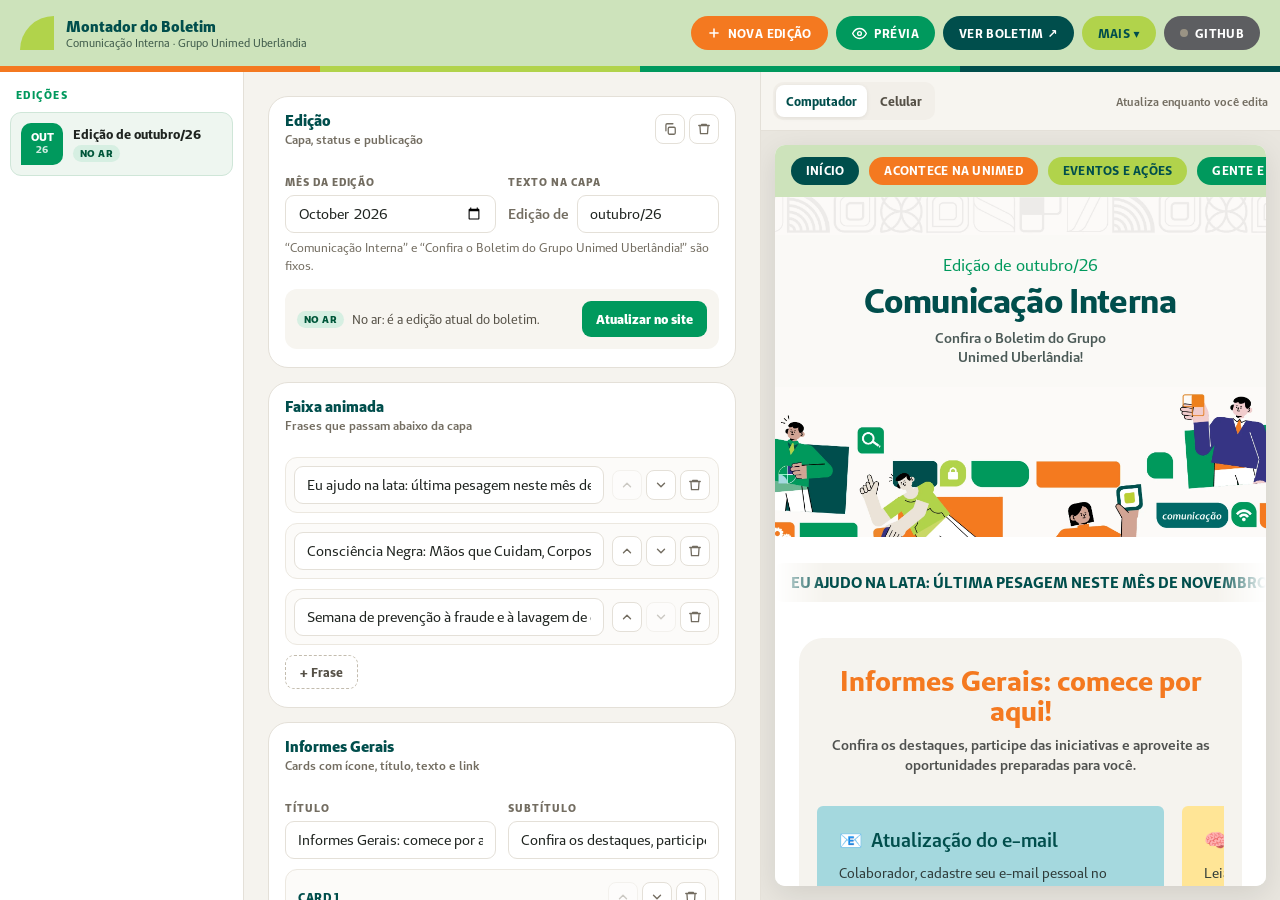
==== montador.html @ 9d04fa41 "Add files via upload" ====
<!DOCTYPE html>
<html lang="pt-BR">
<head>
<meta charset="utf-8">
<meta name="viewport" content="width=device-width, initial-scale=1">
<title>Montador do Boletim · Comunicação Interna</title>
<meta name="robots" content="noindex">
<style>
@font-face{font-family:'Unimed Sans';src:url('assets/fonts/UnimedSans-Regular.otf') format('opentype');font-weight:400}
@font-face{font-family:'Unimed Sans';src:url('assets/fonts/UnimedSans-SemiBold.otf') format('opentype');font-weight:600}
@font-face{font-family:'Unimed Sans';src:url('assets/fonts/UnimedSans-Bold.otf') format('opentype');font-weight:700}
@font-face{font-family:'Unimed Sans';src:url('assets/fonts/UnimedSans-ExtraBold.otf') format('opentype');font-weight:800}
*{margin:0;padding:0;box-sizing:border-box}
:root{--verde:#00995d;--petroleo:#004e4c;--lima:#b1d34b;--laranja:#f47920;--fundo:#f5f3ee;--borda:#e4e0d8;--rotulo:#736d61;--texto:#1f2420;--suave:#736d61}
html,body{height:100%}
body{font-family:'Unimed Sans',system-ui,sans-serif;background:var(--fundo);color:var(--texto);-webkit-font-smoothing:antialiased;font-size:14px;overflow:hidden}
button,input,select,textarea{font-family:inherit;font-size:inherit;color:inherit}
button{cursor:pointer}
a{color:var(--verde)}
.sr{position:absolute;width:1px;height:1px;overflow:hidden;clip:rect(0 0 0 0)}
::-webkit-scrollbar{width:10px;height:10px}::-webkit-scrollbar-thumb{background:#d8d4cc;border-radius:5px;border:2px solid transparent;background-clip:content-box}
:focus-visible{outline:3px solid rgba(0,153,93,.45);outline-offset:1px}

.app{display:flex;flex-direction:column;height:100vh}
.top{display:flex;align-items:center;justify-content:space-between;gap:16px;padding:0 20px;height:66px;background:#cde3bb;color:var(--petroleo);flex-shrink:0;position:relative}
.top:after{content:'';position:absolute;left:0;right:0;bottom:-6px;height:6px;background:linear-gradient(90deg,var(--laranja) 0 25%,var(--lima) 25% 50%,var(--verde) 50% 75%,var(--petroleo) 75%)}
.marca{display:flex;align-items:center;gap:12px;min-width:0}
.marca-ic svg{display:none}
.marca-ic{width:34px;height:34px;border-radius:100% 0 0 0;background:var(--lima);display:flex;align-items:center;justify-content:center;flex-shrink:0}
.marca b{display:block;font-size:15px;font-weight:800}
.marca span{display:block;font-size:11px;color:#3e5a4a}
.acoes{display:flex;align-items:center;gap:8px;flex-shrink:0}
.tb{display:inline-flex;align-items:center;gap:7px;height:34px;padding:0 16px;border-radius:999px;border:0;background:#5d5e61;color:#fff;font-weight:700;font-size:12px;letter-spacing:.03em;text-transform:uppercase;white-space:nowrap;text-decoration:none;transition:transform .15s,filter .15s}
.tb:hover{transform:translateY(-1px);filter:brightness(1.08)}
.tb.laranja{background:var(--laranja)}.tb.verde{background:var(--verde)}.tb.petroleo{background:var(--petroleo)}.tb.lima{background:var(--lima);color:var(--petroleo)}
.tb.on{background:var(--verde);color:#fff}.tb[aria-pressed=false]{background:#fff;color:var(--verde);box-shadow:inset 0 0 0 2px var(--verde)}
.tb.lima:hover{filter:brightness(1.05)}
.tb .dot{width:8px;height:8px;border-radius:50%;background:#9a9384}
.tb .dot.ok{background:var(--lima)}
.menu-wrap{position:relative}
.dropdown{position:absolute;right:0;top:44px;z-index:50;min-width:250px;background:#fff;color:var(--texto);border-radius:12px;box-shadow:0 18px 48px rgba(0,30,25,.25);padding:6px;display:none}
.dropdown.aberto{display:block}
.dropdown button,.dropdown a{display:flex;width:100%;align-items:center;gap:10px;border:0;background:none;text-align:left;padding:10px 12px;border-radius:8px;font-size:13px;font-weight:600;color:var(--texto);text-decoration:none}
.dropdown button:hover,.dropdown a:hover{background:#f4f2ec}
.dropdown hr{border:0;border-top:1px solid #eee;margin:4px 6px}

.shell{flex:1;display:flex;min-height:0;margin-top:6px}
.eds{width:244px;flex-shrink:0;background:#fff;border-right:1px solid var(--borda);display:flex;flex-direction:column;min-height:0}
.eds-cab{padding:16px 16px 10px;display:flex;justify-content:space-between;align-items:center}
.cap{font-size:10.5px;font-weight:800;color:var(--verde);letter-spacing:.12em;text-transform:uppercase}
.eds-lista{flex:1;overflow:auto;padding:0 10px 16px}
.ed{display:flex;align-items:center;gap:10px;width:100%;border:1px solid transparent;background:none;border-radius:11px;padding:10px;text-align:left;margin-bottom:4px}
.ed:hover{background:#f6f4ef}
.ed.sel{background:#eef6f0;border-color:#cfe6d8}
.ed-data{width:42px;height:42px;border-radius:10px;background:#f2efe9;display:flex;flex-direction:column;align-items:center;justify-content:center;flex-shrink:0;color:var(--petroleo)}
.ed.sel .ed-data{background:var(--verde);color:#fff;border-radius:10px 10px 10px 0}
.ed-data b{font-size:11px;font-weight:800;text-transform:uppercase;line-height:1}
.ed-data span{font-size:10px;font-weight:700;opacity:.8}
.ed-info{flex:1;min-width:0}
.ed-info b{display:block;font-size:13px;font-weight:700;white-space:nowrap;overflow:hidden;text-overflow:ellipsis}
.badge{display:inline-block;margin-top:3px;font-size:10px;font-weight:800;letter-spacing:.04em;text-transform:uppercase;padding:2px 7px;border-radius:999px}
.st-rascunho{background:#ece8e0;color:#555046}.st-espelho{background:#ffe7d2;color:#8a3d05}.st-online{background:#d6efe2;color:#00573a}.st-arquivada{background:#f2efe9;color:#736d61}

.editor{flex:1;overflow:auto;min-width:0}
.editor-in{max-width:780px;margin:0 auto;padding:24px 24px 120px}
.vazio{max-width:420px;margin:90px auto;text-align:center;color:var(--suave);line-height:1.6}
.vazio b{display:block;color:var(--petroleo);font-size:18px;margin-bottom:6px}
.card{background:#fff;border:1px solid var(--borda);border-radius:20px;margin-bottom:14px}
.card-cab{display:flex;align-items:center;gap:10px;padding:14px 16px}
.card-cab h2{font-size:15px;font-weight:800;color:var(--petroleo);flex:1;min-width:0}
.card-cab h2 small{display:block;font-size:12px;font-weight:600;color:var(--suave);white-space:nowrap;overflow:hidden;text-overflow:ellipsis;margin-top:2px}
.card-corpo{padding:0 16px 18px}
.chip{flex-shrink:0;font-size:10px;font-weight:800;letter-spacing:.06em;text-transform:uppercase;padding:4px 10px;border-radius:999px;background:var(--laranja);color:#fff}
.chip.t-gestao{background:var(--verde);color:#fff}.chip.t-caixas{background:var(--lima);color:var(--petroleo)}.chip.t-pessoas{background:var(--petroleo);color:#fff}
.bloco-cab{cursor:pointer;border-radius:16px}
.bloco-cab:hover{background:#faf9f6}
.ib{width:30px;height:30px;border-radius:8px;border:1px solid var(--borda);background:#fff;color:#736d61;display:inline-flex;align-items:center;justify-content:center;flex-shrink:0}
.ib:hover:not(:disabled){border-color:var(--verde);color:var(--verde)}
.ib:disabled{opacity:.35;cursor:default}
.ib.perigo:hover{border-color:#d64545;color:#d64545}
.grupo{display:flex;gap:4px;flex-shrink:0}
.campo{margin-top:14px}
.campo>label,.rot{display:block;font-size:10.5px;font-weight:800;color:var(--rotulo);letter-spacing:.09em;text-transform:uppercase;margin-bottom:6px}
.dica{font-size:12px;color:#736d61;margin-top:6px;line-height:1.5}
.linha{display:grid;grid-template-columns:1fr 1fr;gap:12px}
.linha3{display:grid;grid-template-columns:1fr 1fr 1fr;gap:12px}
input[type=text],input[type=url],input[type=month],select,textarea{width:100%;height:38px;padding:0 12px;border:1.5px solid var(--borda);border-radius:9px;background:#fff;outline:none;transition:border-color .15s}
textarea{height:auto;min-height:90px;padding:10px 12px;resize:vertical;line-height:1.5}
input:focus,select:focus,textarea:focus{border-color:var(--verde)}
.seg{display:flex;background:#f2efe9;border-radius:10px;padding:3px;gap:3px;flex-wrap:wrap}
.seg button{flex:1;border:0;background:none;border-radius:8px;padding:8px 10px;font-size:12.5px;font-weight:700;color:#555046;white-space:nowrap}
.seg button[aria-pressed=true]{background:#fff;color:var(--petroleo);box-shadow:0 1px 4px rgba(0,0,0,.08)}
.check{display:flex;align-items:center;gap:8px;font-weight:600;font-size:13px;cursor:pointer}
.check input{width:16px;height:16px;accent-color:var(--verde)}

.rt{border:1.5px solid var(--borda);border-radius:10px;background:#fff;transition:border-color .15s}
.rt:focus-within{border-color:var(--verde)}
.rt-bar{display:flex;flex-wrap:wrap;gap:2px;padding:5px;border-bottom:1px solid #efece6;background:#fbfaf7;border-radius:10px 10px 0 0}
.rt-bar button{min-width:30px;height:28px;border:0;border-radius:6px;background:none;font-weight:700;color:#555046;display:inline-flex;align-items:center;justify-content:center;gap:4px;padding:0 7px;font-size:13px}
.rt-bar button:hover{background:#efece6}
.rt-sep{width:1px;background:#e4e0d8;margin:4px 3px}
.rt-ed{min-height:96px;padding:12px 14px;line-height:1.6;outline:none;font-size:14px}
.rt-ed.curto{min-height:56px}
.rt-ed p{margin:0 0 10px}.rt-ed p:last-child{margin:0}
.rt-ed ul,.rt-ed ol{margin:6px 0 10px 20px}
.rt-ed:empty:before{content:attr(data-ph);color:#a8a294}
.rt-ed a{color:var(--verde);text-decoration:underline}
mark{color:inherit;padding:1px 5px;border-radius:9px}
mark.r-verde{background:#d6efe2}mark.r-lima{background:#e6f2bf}mark.r-laranja{background:#ffe0c4}mark.r-azul{background:#d7ebf2}mark.r-amarelo{background:#fff1b8}
.sw{width:14px;height:14px;border-radius:4px;display:inline-block}

.lista-itens>.item{border:1px solid #ece8e0;border-radius:12px;padding:12px;margin-top:10px;background:#fcfbf9}
.item-cab{display:flex;align-items:center;gap:8px;margin-bottom:4px}
.item-cab b{flex:1;font-size:12px;font-weight:800;color:var(--petroleo);text-transform:uppercase;letter-spacing:.05em}
.add{display:inline-flex;align-items:center;gap:7px;margin-top:10px;height:34px;padding:0 14px;border:1.5px dashed #c3bcae;border-radius:9px;background:none;font-weight:700;font-size:12.5px;color:#555046}
.add:hover:not(:disabled){border-color:var(--verde);color:var(--verde);background:#f4faf6}
.add:disabled{opacity:.45;cursor:default}
.midia{display:grid;grid-template-columns:64px 1fr;gap:10px;align-items:start}
.thumb{width:64px;height:64px;border-radius:9px;background:#f2efe9 center/cover no-repeat;display:flex;align-items:center;justify-content:center;color:#9a9384;overflow:hidden}
.flex{display:flex;gap:8px;align-items:center}
.flex>input{flex:1;min-width:0}
.mini{height:38px;padding:0 12px;border:1.5px solid var(--borda);border-radius:9px;background:#fff;font-weight:700;font-size:12.5px;color:#555046;white-space:nowrap;display:inline-flex;align-items:center;gap:6px}
.mini:hover{border-color:var(--verde);color:var(--verde)}
.pessoas{display:grid;grid-template-columns:repeat(auto-fill,minmax(210px,1fr));gap:10px;margin-top:10px}
.pessoa{border:1px solid #ece8e0;border-radius:12px;padding:10px;background:#fcfbf9}
.pessoa-topo{display:flex;gap:10px;align-items:center;margin-bottom:8px}
.pessoa .thumb{width:56px;height:56px;border-radius:12px;font-weight:800;color:var(--petroleo);background-color:#cde3bb}
.pessoa input{height:34px;font-size:13px;margin-top:6px}
.add-blocos{display:grid;grid-template-columns:repeat(auto-fill,minmax(170px,1fr));gap:10px;margin:6px 0 20px}
.add-bloco{border:1.5px dashed #c3bcae;border-radius:14px;background:none;padding:14px;text-align:left}
.add-bloco:hover{border-color:var(--verde);background:#f4faf6}
.add-bloco b{display:block;color:var(--petroleo);font-size:13.5px;margin-bottom:3px}
.add-bloco span{font-size:12px;color:var(--suave);line-height:1.4}
.titulo-sec{font-size:13px;font-weight:700;color:var(--laranja);letter-spacing:.12em;text-transform:uppercase;margin:26px 2px 10px}
.status-box{display:flex;flex-wrap:wrap;gap:8px;align-items:center;margin-top:14px;padding:12px;border-radius:12px;background:#f7f5f0}
.bt{height:36px;padding:0 14px;border-radius:9px;border:0;font-weight:800;font-size:13px;display:inline-flex;align-items:center;gap:7px}
.bt.verde{background:var(--verde);color:#fff}
.bt.laranja{background:var(--laranja);color:#fff}
.bt.cinza{background:#fff;color:#555046;border:1.5px solid var(--borda)}
.bt:hover{filter:brightness(1.05)}

.prev{width:var(--pw,520px);flex-shrink:0;border-left:1px solid var(--borda);background:#e9e6df;display:flex;flex-direction:column;min-height:0}
.prev.fechado{display:none}
.prev-bar{display:flex;align-items:center;justify-content:space-between;gap:8px;padding:10px 12px;border-bottom:1px solid var(--borda);background:#f7f5f0}
.prev-palco{flex:1;overflow:auto;display:flex;justify-content:center;padding:14px}
.prev iframe{border:0;background:#fff;border-radius:10px;box-shadow:0 8px 30px rgba(0,0,0,.1);height:100%;width:100%}
.prev.celular iframe{width:390px;flex-shrink:0}
.prev.celular{--pw:440px}

.modal-fundo{position:fixed;inset:0;background:rgba(10,30,25,.45);z-index:80;display:flex;align-items:center;justify-content:center;padding:20px}
.modal{background:#fff;border-radius:18px;width:min(560px,100%);max-height:90vh;overflow:auto;padding:24px;box-shadow:0 30px 80px rgba(0,0,0,.3)}
.modal h3{font-size:18px;color:var(--petroleo);margin-bottom:6px}
.modal p{color:var(--suave);line-height:1.55;font-size:13.5px}
.modal pre{background:#f4f2ec;border-radius:10px;padding:12px;font-size:11.5px;overflow:auto;white-space:pre-wrap;word-break:break-all;max-height:200px;margin-top:8px}
.modal-acoes{display:flex;justify-content:flex-end;gap:8px;margin-top:20px}
.toast{position:fixed;left:50%;bottom:24px;transform:translateX(-50%);background:var(--petroleo);color:#fff;padding:12px 18px;border-radius:12px;font-weight:600;font-size:13.5px;z-index:90;box-shadow:0 12px 30px rgba(0,0,0,.25);max-width:min(560px,92vw);text-align:center}
.alerta{padding:10px 12px;border-radius:10px;background:#fff3e7;color:#8a3d05;font-size:12.5px;line-height:1.5;margin-top:10px}

@media (max-width:1180px){.prev{--pw:420px}}
@media (max-width:980px){.eds{display:none}.prev{position:fixed;inset:62px 0 0 auto;width:min(440px,100vw);z-index:30;box-shadow:-10px 0 30px rgba(0,0,0,.15)}.top .esconde{display:none}}
</style>
</head>
<body>
<div class="app">
  <header class="top">
    <div class="marca">
      <div class="marca-ic"><svg aria-hidden="true" width="0" height="0" viewBox="0 0 24 24" fill="none" stroke="#b1d34b" stroke-width="2.2" stroke-linecap="round" stroke-linejoin="round"><path d="M4 19.5A2.5 2.5 0 0 1 6.5 17H20"/><path d="M6.5 2H20v20H6.5A2.5 2.5 0 0 1 4 19.5v-15A2.5 2.5 0 0 1 6.5 2z"/></svg></div>
      <div><b>Montador do Boletim</b><span>Comunicação Interna · Grupo Unimed Uberlândia</span></div>
    </div>
    <div class="acoes">
      <button type="button" class="tb laranja" data-a="nova-edicao"><svg aria-hidden="true" width="14" height="14" viewBox="0 0 24 24" fill="none" stroke="currentColor" stroke-width="2.6" stroke-linecap="round"><path d="M12 5v14M5 12h14"/></svg>Nova edição</button>
      <button type="button" class="tb on" id="btn-previa" data-a="toggle-previa" aria-pressed="true"><svg aria-hidden="true" width="15" height="15" viewBox="0 0 24 24" fill="none" stroke="currentColor" stroke-width="2.2" stroke-linecap="round" stroke-linejoin="round"><path d="M1 12s4-8 11-8 11 8 11 8-4 8-11 8-11-8-11-8z"/><circle cx="12" cy="12" r="3"/></svg>Prévia</button>
      <a class="tb petroleo esconde" href="index.html" target="_blank" rel="noopener">Ver boletim ↗</a>
      <div class="menu-wrap">
        <button type="button" class="tb lima" data-a="menu" aria-expanded="false" aria-haspopup="true" id="btn-mais">Mais ▾</button>
        <div class="dropdown" id="menu-mais" role="menu">
          <button type="button" role="menuitem" data-a="framer">Código para o Framer</button>
          <button type="button" role="menuitem" data-a="legados">Edições antigas (Framer)</button>
          <hr>
          <button type="button" role="menuitem" data-a="exportar">Baixar backup (.json)</button>
          <button type="button" role="menuitem" data-a="importar">Restaurar backup…</button>
          <button type="button" role="menuitem" data-a="baixar-site">Baixar dados.json do site</button>
          <button type="button" role="menuitem" data-a="buscar-site">Buscar a versão publicada</button>
        </div>
      </div>
      <button type="button" class="tb" data-a="github" id="btn-gh"><span class="dot" id="gh-dot"></span>GitHub</button>
    </div>
  </header>
  <div class="shell">
    <aside class="eds" aria-label="Edições">
      <div class="eds-cab"><span class="cap">Edições</span></div>
      <div class="eds-lista" id="lista-edicoes"></div>
    </aside>
    <main class="editor" id="editor"></main>
    <section class="prev" id="previa" aria-label="Prévia do boletim">
      <div class="prev-bar">
        <div class="seg" role="group" aria-label="Tamanho da prévia" style="flex:0 0 auto">
          <button type="button" data-a="prev-modo" data-v="desktop" aria-pressed="true">Computador</button>
          <button type="button" data-a="prev-modo" data-v="celular" aria-pressed="false">Celular</button>
        </div>
        <span style="font-size:11.5px;color:#736d61;font-weight:600" id="prev-info">Atualiza enquanto você edita</span>
      </div>
      <div class="prev-palco"><iframe id="frame" title="Prévia do boletim" src="index.html?preview=1"></iframe></div>
    </section>
  </div>
</div>
<input type="file" id="arquivo" accept="image/*" hidden>
<input type="file" id="arquivo-multi" accept="image/*" multiple hidden>
<input type="file" id="arquivo-json" accept=".json,application/json" hidden>
<div id="camada"></div>
<script src="boletim.js"></script>
<script src="montador.js"></script>
</body>
</html>
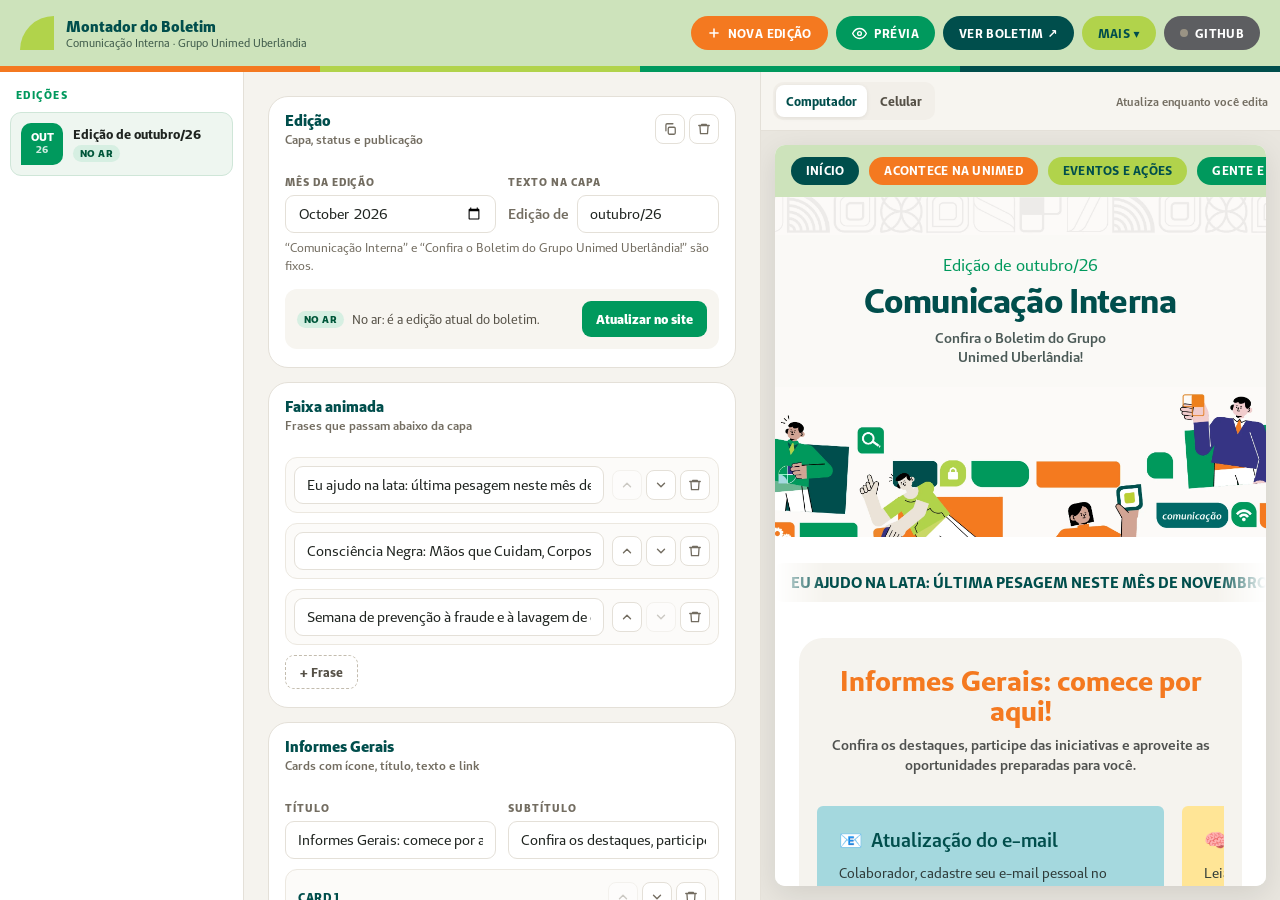
==== commit b5baa13c: "Atualiza o boletim a partir do .zip enviado" ====
--- a/montador.html
+++ b/montador.html
@@ -84,7 +84,7 @@
 .dica{font-size:12px;color:#736d61;margin-top:6px;line-height:1.5}
 .linha{display:grid;grid-template-columns:1fr 1fr;gap:12px}
 .linha3{display:grid;grid-template-columns:1fr 1fr 1fr;gap:12px}
-input[type=text],input[type=url],input[type=month],select,textarea{width:100%;height:38px;padding:0 12px;border:1.5px solid var(--borda);border-radius:9px;background:#fff;outline:none;transition:border-color .15s}
+input[type=text],input[type=url],input[type=month],input[type=password],select,textarea{width:100%;height:38px;padding:0 12px;border:1.5px solid var(--borda);border-radius:9px;background:#fff;outline:none;transition:border-color .15s}
 textarea{height:auto;min-height:90px;padding:10px 12px;resize:vertical;line-height:1.5}
 input:focus,select:focus,textarea:focus{border-color:var(--verde)}
 .seg{display:flex;background:#f2efe9;border-radius:10px;padding:3px;gap:3px;flex-wrap:wrap}
@@ -153,6 +153,15 @@
 .modal p{color:var(--suave);line-height:1.55;font-size:13.5px}
 .modal pre{background:#f4f2ec;border-radius:10px;padding:12px;font-size:11.5px;overflow:auto;white-space:pre-wrap;word-break:break-all;max-height:200px;margin-top:8px}
 .modal-acoes{display:flex;justify-content:flex-end;gap:8px;margin-top:20px}
+.login-fundo{position:fixed;inset:0;z-index:100;background:#cde3bb;display:flex;align-items:center;justify-content:center;padding:20px}
+.login{position:relative;background:#fff;border-radius:22px;width:min(400px,100%);padding:34px 30px 24px;box-shadow:0 30px 70px rgba(0,60,40,.18)}
+.login-folha{width:46px;height:46px;background:var(--lima);border-radius:100% 0 0 0;margin-bottom:16px}
+.login h1{font-size:22px;color:var(--petroleo);font-weight:800}
+.login>p{color:var(--suave);font-size:13px;margin:2px 0 18px}
+.login label:not(.check){display:block;font-size:10.5px;font-weight:800;color:var(--rotulo);letter-spacing:.09em;text-transform:uppercase;margin:12px 0 6px}
+.login input[type=text],.login input[type=password]{height:42px}
+.login-erro{min-height:18px;margin-top:10px;text-align:center;color:#c2410c;font-weight:700;font-size:13px}
+.login-admin{display:block;margin:8px auto 0;border:0;background:none;color:#736d61;font-size:12px;font-weight:700;text-decoration:underline}
 .toast{position:fixed;left:50%;bottom:24px;transform:translateX(-50%);background:var(--petroleo);color:#fff;padding:12px 18px;border-radius:12px;font-weight:600;font-size:13.5px;z-index:90;box-shadow:0 12px 30px rgba(0,0,0,.25);max-width:min(560px,92vw);text-align:center}
 .alerta{padding:10px 12px;border-radius:10px;background:#fff3e7;color:#8a3d05;font-size:12.5px;line-height:1.5;margin-top:10px}
 
@@ -174,6 +183,7 @@
       <div class="menu-wrap">
         <button type="button" class="tb lima" data-a="menu" aria-expanded="false" aria-haspopup="true" id="btn-mais">Mais ▾</button>
         <div class="dropdown" id="menu-mais" role="menu">
+          <button type="button" role="menuitem" data-a="equipe">Equipe (usuários e senhas)</button>
           <button type="button" role="menuitem" data-a="framer">Código para o Framer</button>
           <button type="button" role="menuitem" data-a="legados">Edições antigas (Framer)</button>
           <hr>
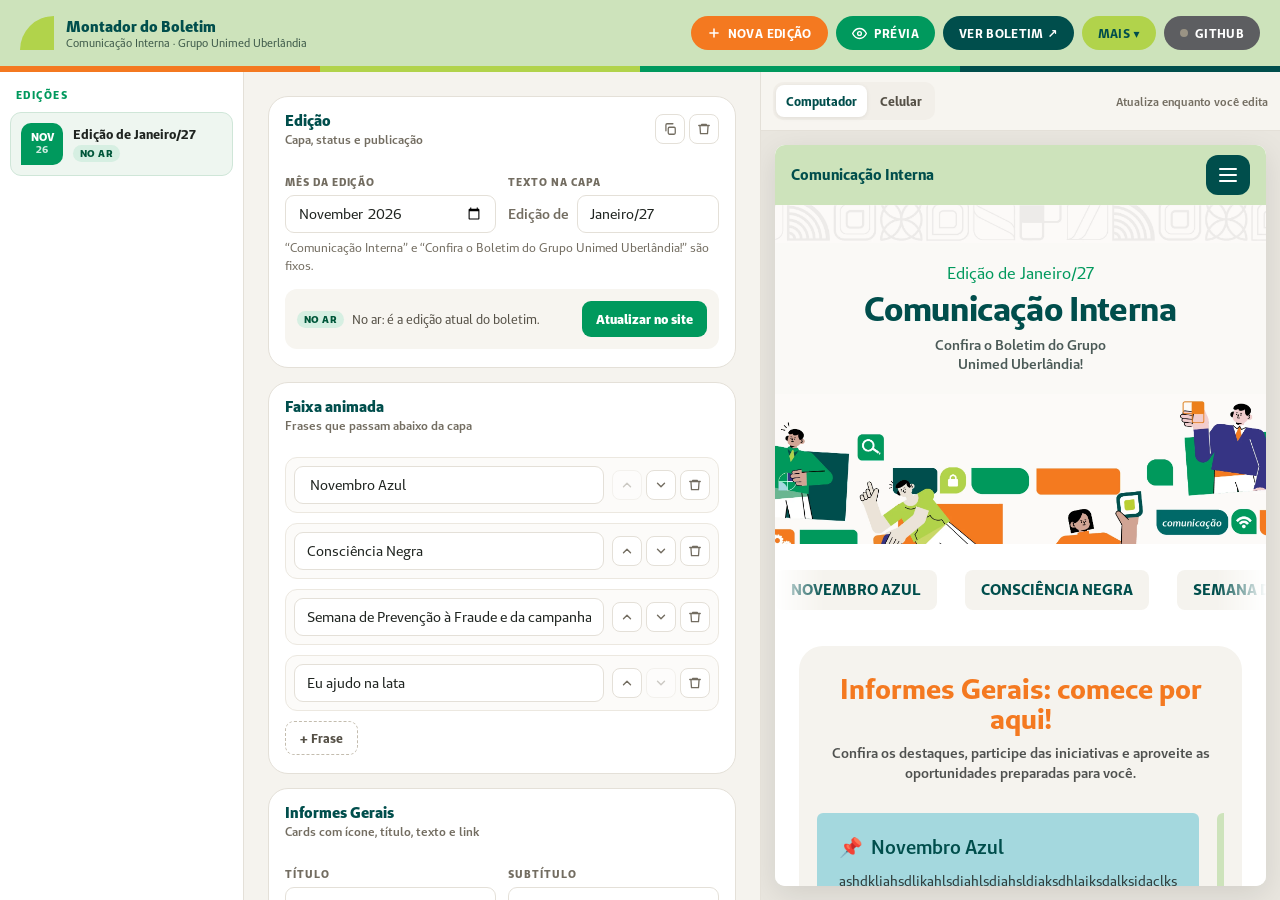
==== commit 09c0d283: "Atualiza o boletim a partir do .zip enviado" ====
--- a/montador.html
+++ b/montador.html
@@ -126,6 +126,11 @@
 .pessoa-topo{display:flex;gap:10px;align-items:center;margin-bottom:8px}
 .pessoa .thumb{width:56px;height:56px;border-radius:12px;font-weight:800;color:var(--petroleo);background-color:#cde3bb}
 .pessoa input{height:34px;font-size:13px;margin-top:6px}
+.cat-bloco{border:1.5px solid #cfe3c0;border-radius:16px;padding:14px;margin-top:12px;background:#f6faf1}
+.cat-cab{display:flex;gap:8px;align-items:center;padding-bottom:10px;border-bottom:1px solid #dcebd0;margin-bottom:6px}
+.cat-cab>input{flex:1;min-width:0}
+.cat-ic{width:38px;height:38px;border-radius:10px;background:#cde3bb;color:#004e4c;display:flex;align-items:center;justify-content:center;flex-shrink:0}
+.cat-item{border:1px solid #e4e0d8;border-radius:12px;padding:12px;margin-top:10px;background:#fff}
 .add-blocos{display:grid;grid-template-columns:repeat(auto-fill,minmax(170px,1fr));gap:10px;margin:6px 0 20px}
 .add-bloco{border:1.5px dashed #c3bcae;border-radius:14px;background:none;padding:14px;text-align:left}
 .add-bloco:hover{border-color:var(--verde);background:#f4faf6}
